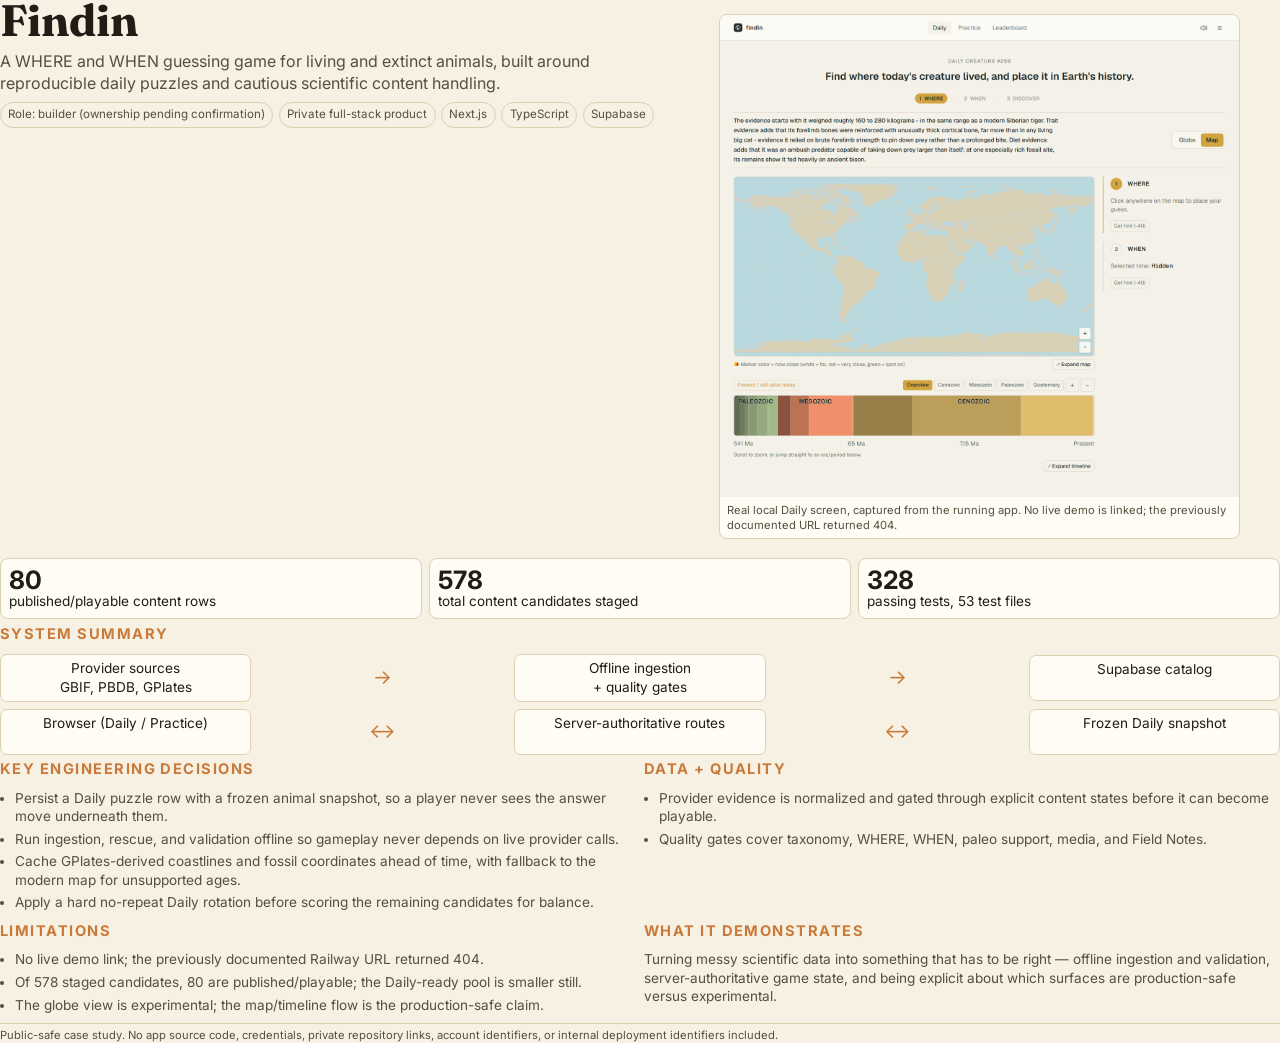
==== pdf/case-study.html @ c2790056 "Add Findin recruiter-safe case study Standalone showcase for the private Findin project: what it is," ====
<!doctype html>
<html lang="en">
  <head>
    <meta charset="utf-8" />
    <title>Findin Recruiter Case Study</title>
    <link rel="preconnect" href="https://fonts.googleapis.com" />
    <link rel="preconnect" href="https://fonts.gstatic.com" crossorigin />
    <link href="https://fonts.googleapis.com/css2?family=Fraunces:opsz,wght@9..144,700&family=Inter:wght@400;500;600;700&display=swap" rel="stylesheet" />
    <link rel="stylesheet" href="case-study.css" />
  </head>
  <body>
    <main class="page">
      <section class="hero">
        <div>
          <h1>Findin</h1>
          <p class="lead">A WHERE and WHEN guessing game for living and extinct animals, built around reproducible daily puzzles and cautious scientific content handling.</p>
          <div class="meta">
            <span class="pill">Role: builder (ownership pending confirmation)</span>
            <span class="pill">Private full-stack product</span>
            <span class="pill">Next.js</span>
            <span class="pill">TypeScript</span>
            <span class="pill">Supabase</span>
          </div>
        </div>
        <figure class="shot">
          <img src="../assets/screenshots/daily-gameplay.png" alt="Findin Daily gameplay with evidence notes, a world map, and a geological time bar" />
          <figcaption class="caption">Real local Daily screen, captured from the running app. No live demo is linked; the previously documented URL returned 404.</figcaption>
        </figure>
      </section>

      <section class="section grid three">
        <div class="card stat"><strong>80</strong><span>published/playable content rows</span></div>
        <div class="card stat"><strong>578</strong><span>total content candidates staged</span></div>
        <div class="card stat"><strong>328</strong><span>passing tests, 53 test files</span></div>
      </section>

      <section class="section">
        <h2>System Summary</h2>
        <div class="arch">
          <div class="node">Provider sources<br />GBIF, PBDB, GPlates</div>
          <div class="arrow">&rarr;</div>
          <div class="node">Offline ingestion<br />+ quality gates</div>
          <div class="arrow">&rarr;</div>
          <div class="node">Supabase catalog</div>
        </div>
        <div class="arch" style="margin-top: 0.07in">
          <div class="node">Browser (Daily / Practice)</div>
          <div class="arrow">&harr;</div>
          <div class="node">Server-authoritative routes</div>
          <div class="arrow">&harr;</div>
          <div class="node">Frozen Daily snapshot</div>
        </div>
      </section>

      <section class="section grid two">
        <div>
          <h2>Key Engineering Decisions</h2>
          <ul>
            <li>Persist a Daily puzzle row with a frozen animal snapshot, so a player never sees the answer move underneath them.</li>
            <li>Run ingestion, rescue, and validation offline so gameplay never depends on live provider calls.</li>
            <li>Cache GPlates-derived coastlines and fossil coordinates ahead of time, with fallback to the modern map for unsupported ages.</li>
            <li>Apply a hard no-repeat Daily rotation before scoring the remaining candidates for balance.</li>
          </ul>
        </div>
        <div>
          <h2>Data + Quality</h2>
          <ul>
            <li>Provider evidence is normalized and gated through explicit content states before it can become playable.</li>
            <li>Quality gates cover taxonomy, WHERE, WHEN, paleo support, media, and Field Notes.</li>
          </ul>
        </div>
      </section>

      <section class="section grid two">
        <div>
          <h2>Limitations</h2>
          <ul>
            <li>No live demo link; the previously documented Railway URL returned 404.</li>
            <li>Of 578 staged candidates, 80 are published/playable; the Daily-ready pool is smaller still.</li>
            <li>The globe view is experimental; the map/timeline flow is the production-safe claim.</li>
          </ul>
        </div>
        <div>
          <h2>What It Demonstrates</h2>
          <p class="small">Turning messy scientific data into something that has to be right &mdash; offline ingestion and validation, server-authoritative game state, and being explicit about which surfaces are production-safe versus experimental.</p>
        </div>
      </section>

      <p class="footer">Public-safe case study. No app source code, credentials, private repository links, account identifiers, or internal deployment identifiers included.</p>
    </main>
  </body>
</html>
---- pdf/case-study.css ----
@page {
  size: Letter;
  margin: 0.42in;
}

:root {
  --paper: #f7f1e3;
  --surface: #fffcf5;
  --line: #ddd0b0;
  --ink: #211d16;
  --muted: #554f3d;
  --amber: #c97a3a;
}

* {
  box-sizing: border-box;
}

body {
  margin: 0;
  background: var(--paper);
  color: var(--ink);
  font-family: "Inter", Arial, sans-serif;
  font-size: 10.2pt;
  line-height: 1.35;
}

.page {
  min-height: 9.4in;
  padding: 0;
}

.hero {
  display: grid;
  grid-template-columns: 1.05fr 0.95fr;
  gap: 0.16in;
  align-items: stretch;
}

h1,
h2,
h3,
p {
  margin: 0;
}

h1 {
  font-family: "Fraunces", Georgia, serif;
  font-size: 33pt;
  line-height: 0.94;
}

h2 {
  margin-bottom: 0.09in;
  color: var(--amber);
  font-size: 11pt;
  letter-spacing: 0.1em;
  text-transform: uppercase;
}

h3 {
  font-size: 11.3pt;
}

.lead {
  margin-top: 0.1in;
  color: var(--muted);
  font-size: 12pt;
}

.meta {
  display: flex;
  flex-wrap: wrap;
  gap: 0.06in;
  margin-top: 0.08in;
}

.pill {
  border: 1px solid var(--line);
  border-radius: 99px;
  padding: 0.045in 0.075in;
  color: var(--muted);
  font-size: 8.7pt;
}

.shot {
  overflow: hidden;
  border: 1px solid var(--line);
  border-radius: 8px;
  background: var(--surface);
}

.shot img {
  display: block;
  width: 100%;
}

.caption {
  padding: 0.055in 0.075in;
  color: var(--muted);
  font-size: 8.4pt;
}

.grid {
  display: grid;
  gap: 0.08in;
}

.two {
  grid-template-columns: 1fr 1fr;
}

.three {
  grid-template-columns: repeat(3, 1fr);
}

.section {
  margin-top: 0.06in;
}

.card {
  border: 1px solid var(--line);
  border-radius: 8px;
  background: var(--surface);
  padding: 0.08in;
}

.card p,
li,
.small {
  color: var(--muted);
}

.stat strong {
  display: block;
  color: var(--ink);
  font-size: 19pt;
  line-height: 1;
}

.arch {
  display: grid;
  grid-template-columns: repeat(5, 1fr);
  gap: 0.06in;
  align-items: center;
}

.node {
  min-height: 0.48in;
  border: 1px solid var(--line);
  border-radius: 7px;
  padding: 0.05in;
  background: var(--surface);
  text-align: center;
}

.arrow {
  color: var(--amber);
  text-align: center;
  font-size: 15pt;
}

ul {
  margin: 0;
  padding-left: 0.16in;
}

li {
  margin: 0.045in 0;
}

.footer {
  margin-top: 0.05in;
  border-top: 1px solid var(--line);
  padding-top: 0.04in;
  color: var(--muted);
  font-size: 8.4pt;
}
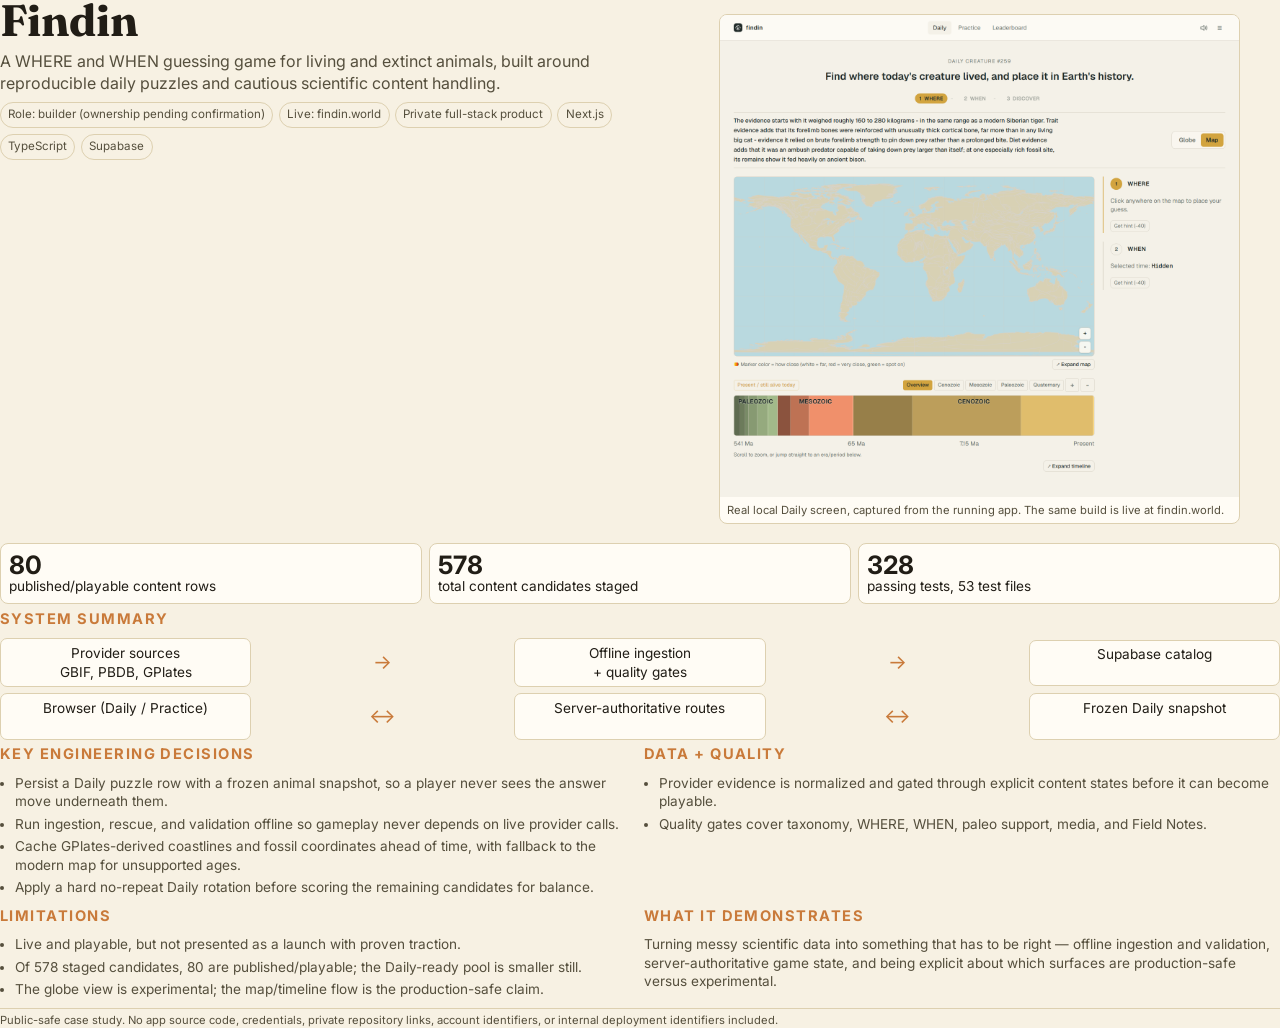
==== commit 8e7ee0d3: "Add live demo link — findin.world works, not 404 The earlier audit checked the retired findin.up.rai" ====
--- a/pdf/case-study.html
+++ b/pdf/case-study.html
@@ -16,6 +16,7 @@
           <p class="lead">A WHERE and WHEN guessing game for living and extinct animals, built around reproducible daily puzzles and cautious scientific content handling.</p>
           <div class="meta">
             <span class="pill">Role: builder (ownership pending confirmation)</span>
+            <span class="pill">Live: findin.world</span>
             <span class="pill">Private full-stack product</span>
             <span class="pill">Next.js</span>
             <span class="pill">TypeScript</span>
@@ -24,7 +25,7 @@
         </div>
         <figure class="shot">
           <img src="../assets/screenshots/daily-gameplay.png" alt="Findin Daily gameplay with evidence notes, a world map, and a geological time bar" />
-          <figcaption class="caption">Real local Daily screen, captured from the running app. No live demo is linked; the previously documented URL returned 404.</figcaption>
+          <figcaption class="caption">Real local Daily screen, captured from the running app. The same build is live at findin.world.</figcaption>
         </figure>
       </section>
 
@@ -75,7 +76,7 @@
         <div>
           <h2>Limitations</h2>
           <ul>
-            <li>No live demo link; the previously documented Railway URL returned 404.</li>
+            <li>Live and playable, but not presented as a launch with proven traction.</li>
             <li>Of 578 staged candidates, 80 are published/playable; the Daily-ready pool is smaller still.</li>
             <li>The globe view is experimental; the map/timeline flow is the production-safe claim.</li>
           </ul>
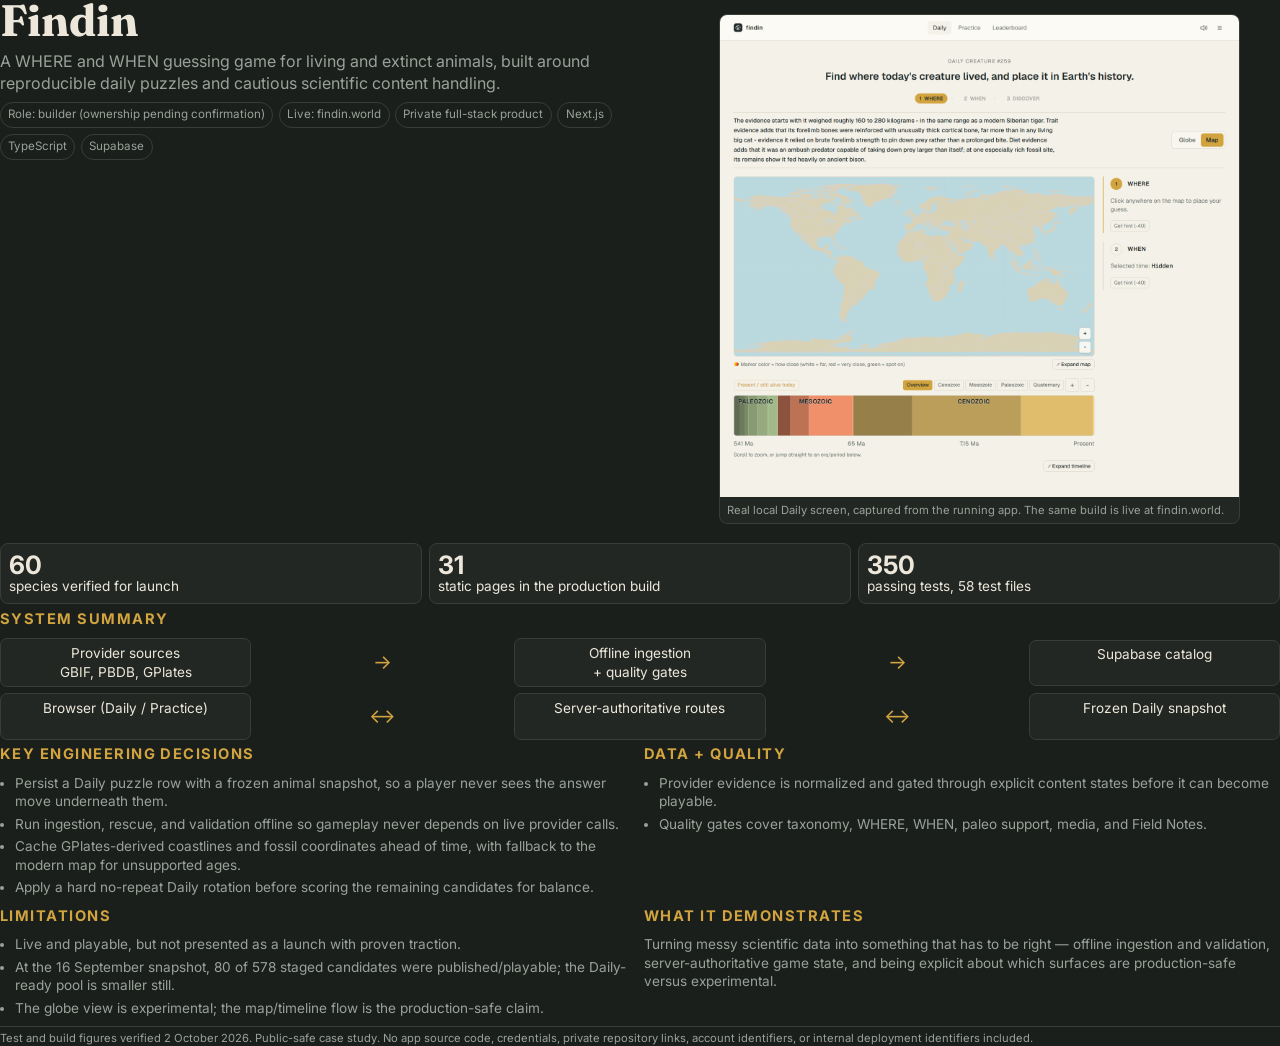
==== commit a5ebaadf: "Refresh Findin case study with current CI, launch and build figures Tests 328 -> 350 (58 files), 31 " ====
--- a/pdf/case-study.html
+++ b/pdf/case-study.html
@@ -30,9 +30,9 @@
       </section>
 
       <section class="section grid three">
-        <div class="card stat"><strong>80</strong><span>published/playable content rows</span></div>
-        <div class="card stat"><strong>578</strong><span>total content candidates staged</span></div>
-        <div class="card stat"><strong>328</strong><span>passing tests, 53 test files</span></div>
+        <div class="card stat"><strong>60</strong><span>species verified for launch</span></div>
+        <div class="card stat"><strong>31</strong><span>static pages in the production build</span></div>
+        <div class="card stat"><strong>350</strong><span>passing tests, 58 test files</span></div>
       </section>
 
       <section class="section">
@@ -77,7 +77,7 @@
           <h2>Limitations</h2>
           <ul>
             <li>Live and playable, but not presented as a launch with proven traction.</li>
-            <li>Of 578 staged candidates, 80 are published/playable; the Daily-ready pool is smaller still.</li>
+            <li>At the 16 September snapshot, 80 of 578 staged candidates were published/playable; the Daily-ready pool is smaller still.</li>
             <li>The globe view is experimental; the map/timeline flow is the production-safe claim.</li>
           </ul>
         </div>
@@ -87,7 +87,7 @@
         </div>
       </section>
 
-      <p class="footer">Public-safe case study. No app source code, credentials, private repository links, account identifiers, or internal deployment identifiers included.</p>
+      <p class="footer">Test and build figures verified 2 October 2026. Public-safe case study. No app source code, credentials, private repository links, account identifiers, or internal deployment identifiers included.</p>
     </main>
   </body>
 </html>
--- a/pdf/case-study.css
+++ b/pdf/case-study.css
@@ -4,12 +4,13 @@
 }
 
 :root {
-  --paper: #f7f1e3;
-  --surface: #fffcf5;
-  --line: #ddd0b0;
-  --ink: #211d16;
-  --muted: #554f3d;
-  --amber: #c97a3a;
+  /* Findin's own dark-mode tokens from src/app/globals.css, not a borrowed palette. */
+  --paper: #1b1f1c;
+  --surface: #232723;
+  --line: #383d37;
+  --ink: #ece7da;
+  --muted: #9aa19a;
+  --amber: #d2a43f;
 }
 
 * {
